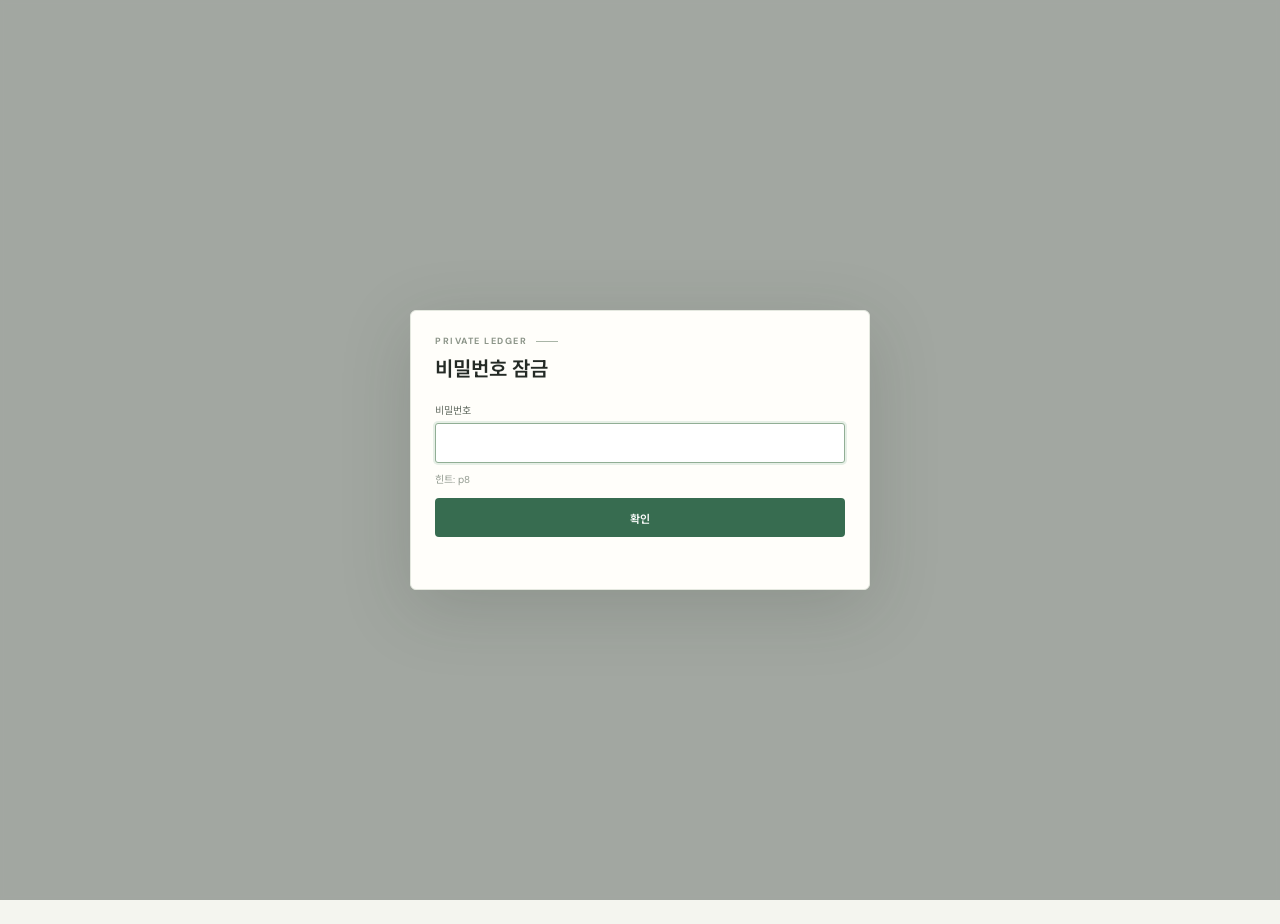
==== investment.html @ 10cdb716 "Add private investment ledger page" ====
<!doctype html>
<html lang="ko">
  <head>
    <meta charset="UTF-8" />
    <meta name="viewport" content="width=device-width, initial-scale=1.0" />
    <meta name="theme-color" content="#f4f5ef" />
    <title>산 기록 | 투자 장부</title>
    <link rel="preconnect" href="https://fonts.googleapis.com" />
    <link rel="preconnect" href="https://fonts.gstatic.com" crossorigin />
    <link href="https://fonts.googleapis.com/css2?family=DM+Sans:wght@400;500;600;700&family=Noto+Sans+KR:wght@400;500;600;700&display=swap" rel="stylesheet" />
    <link rel="stylesheet" href="styles.css" />
    <link rel="stylesheet" href="investment.css" />
  </head>
  <body>
    <div class="app-shell">
      <aside class="sidebar">
        <a class="brand" href="index.html" aria-label="산 기록 홈">
          <span class="brand-mark">S.</span>
          <span class="brand-copy"><strong>산 기록</strong><small>PERSONAL LEDGER</small></span>
        </a>
        <div class="sidebar-rule"></div>
        <p class="side-label">WORKSPACE</p>
        <a class="side-link" href="index.html"><span class="side-icon">▤</span>구매 내역</a>
        <a class="side-link active" href="investment.html"><span class="side-icon">↗</span>투자 장부</a>
        <div class="sidebar-bottom"><span class="status-dot"></span><span>이 브라우저에 저장</span></div>
      </aside>

      <main class="main-content" id="top">
        <header class="topbar">
          <div class="breadcrumb">MY SPACE <span>/</span> 투자 장부</div>
          <div class="topbar-actions"><span class="today-label" id="today-label"></span><button class="button button-quiet" id="investment-export" type="button">CSV 내보내기</button></div>
        </header>

        <section class="page-heading">
          <div>
            <p class="eyebrow">INVESTMENT JOURNAL <span class="eyebrow-line"></span></p>
            <h1>투자 장부</h1>
            <p class="heading-description">달러 흐름과 환전, 투자 원화를 한눈에.</p>
          </div>
          <div class="heading-stamp"><span>거래는</span><strong>정확하게</strong><span>잔액은 분명하게</span></div>
        </section>

        <section class="summary-grid investment-summary" aria-label="투자 장부 요약">
          <article class="summary-panel"><div class="summary-top"><span>받은 달러 합계</span><span class="summary-glyph">$</span></div><strong class="summary-value" id="total-dollar">$0</strong><span class="summary-note">수입과 지출을 합산한 순금액</span></article>
          <article class="summary-panel"><div class="summary-top"><span>환전된 원화 합계</span><span class="summary-glyph glyph-blue">₩</span></div><strong class="summary-value" id="total-exchanged">₩0</strong><span class="summary-note">환전 기록의 원화 합계</span></article>
          <article class="summary-panel"><div class="summary-top"><span>투자 원화 합계</span><span class="summary-glyph glyph-coral">↗</span></div><strong class="summary-value" id="total-invested">₩0</strong><span class="summary-note">투자 금액의 합계</span></article>
        </section>

        <section class="entry-section" aria-labelledby="entry-title">
          <div class="section-heading"><div class="section-title-wrap"><span class="section-index">01</span><div><h2 id="entry-title">새 기록</h2><p>날짜와 거래 유형을 입력해 주세요.</p></div></div><span class="required-note"><i></i> 필수 항목</span></div>
          <form id="investment-form" class="investment-form">
            <label class="field"><span>날짜 <b>*</b></span><input id="investment-date" type="date" required /></label>
            <label class="field"><span>거래 유형 <b>*</b></span><select id="investment-type" required><option value="dollar">달러 받기</option><option value="exchange">환전하기</option><option value="invest">투자하기</option></select></label>
            <label class="field" id="dollar-field"><span id="dollar-label">받은 달러 <b>*</b></span><div class="amount-input"><input id="investment-dollar" type="number" step="0.01" placeholder="0" /><span>$</span></div></label>
            <label class="field hidden" id="exchange-field"><span>환전 금액 <b>*</b></span><div class="amount-input"><input id="investment-exchange" type="number" min="1" step="1" placeholder="0" /><span>원</span></div></label>
            <label class="field hidden" id="rate-field"><span>환율 <b>*</b></span><div class="amount-input"><input id="investment-rate" type="number" min="0.01" step="0.01" placeholder="0.00" /><span>원</span></div></label>
            <label class="field hidden" id="invest-field"><span>투자 금액 <b>*</b></span><div class="amount-input"><input id="investment-invest" type="number" min="1" step="1" placeholder="0" /><span>원</span></div></label>
            <label class="field"><span>비고</span><input id="investment-note" type="text" maxlength="100" placeholder="메모를 입력하세요" /></label>
            <button class="button button-primary submit-button" id="investment-submit" type="submit">기록 추가</button>
          </form>
        </section>

        <section class="records-section" aria-labelledby="records-title">
          <div class="section-heading records-heading"><div class="section-title-wrap"><span class="section-index">02</span><div><h2 id="records-title">거래 내역</h2><p><span id="investment-count">0</span>건의 기록</p></div></div><div class="filters"><label class="filter-search"><span>⌕</span><input id="investment-search" type="search" placeholder="비고 검색" /></label><input id="investment-month" class="month-filter" type="month" /></div></div>
          <div class="table-wrap">
            <table>
              <thead><tr><th>날짜</th><th>받은 달러</th><th>비고</th><th class="align-right">환전 금액</th><th class="align-right">환율</th><th class="align-right">투자 금액</th><th></th></tr></thead>
              <tbody id="investment-body"></tbody>
            </table>
            <div class="empty-state" id="investment-empty"><span class="empty-mark">＋</span><strong>아직 기록이 없어요</strong><p>달러 수입, 환전 또는 투자 금액을 입력해 주세요.</p></div>
          </div>
        </section>
        <footer class="page-footer"><span>산 기록 <i></i> 달러와 원화 흐름을 정확하게.</span><span>LOCAL ONLY · YOUR DATA STAYS HERE</span></footer>
      </main>
    </div>

    <dialog class="manager-dialog" id="investment-account-dialog" aria-labelledby="investment-password-title">
      <div class="dialog-header"><div><p class="eyebrow">PRIVATE LEDGER <span class="eyebrow-line"></span></p><h2 id="investment-password-title">비밀번호 잠금</h2></div></div>
      <form class="auth-form" id="investment-password-form"><label class="auth-field"><span>비밀번호</span><input id="investment-password" type="password" autocomplete="current-password" required /></label><p class="password-hint">힌트: p8</p><button class="button button-primary" type="submit">확인</button></form>
      <p class="account-message" id="investment-password-message" role="status"></p>
    </dialog>
    <div class="toast" id="investment-toast" role="status"></div>
    <script src="access-lock.js?v=investment-password-2" defer></script>
  </body>
</html>
---- styles.css ----
:root {
  font-family: "DM Sans", "Noto Sans KR", sans-serif;
  color: #242a25;
  background: #f4f5ef;
  font-synthesis: none;
  text-rendering: optimizeLegibility;
  --ink: #242a25;
  --muted: #858b82;
  --line: #e4e7de;
  --paper: #fffefa;
  --green: #376c50;
  --green-dark: #28523c;
  --mint: #e7eee5;
  --coral: #c96e58;
}

* { box-sizing: border-box; }
body { margin: 0; min-width: 320px; background: #f4f5ef; }
button, input, select { font: inherit; }
button { cursor: pointer; }
.app-shell { min-height: 100vh; }
body.auth-locked .app-shell { visibility: hidden; }
.sidebar { position: fixed; inset: 0 auto 0 0; z-index: 2; display: flex; width: 238px; flex-direction: column; padding: 31px 20px 20px; background: #e8eee6; border-right: 1px solid #dfe6dc; }
.brand { display: flex; align-items: center; gap: 12px; color: inherit; text-decoration: none; }
.brand-mark { display: grid; width: 39px; height: 39px; place-items: center; border-radius: 12px 12px 12px 4px; background: var(--green); color: white; font-size: 19px; font-weight: 700; }
.brand-copy { display: grid; gap: 2px; }
.brand-copy strong { font-size: 15px; letter-spacing: 0; }
.brand-copy small { color: #778477; font-size: 9px; font-weight: 700; letter-spacing: 1.1px; }
.sidebar-rule { height: 1px; margin: 29px 0 25px; background: #d7dfd5; }
.side-label { margin: 0 0 12px 11px; color: #90998f; font-size: 9px; font-weight: 700; letter-spacing: 1.2px; }
.side-link { display: flex; width: 100%; align-items: center; gap: 12px; margin: 2px 0; padding: 11px 12px; border: 0; border-radius: 5px; background: transparent; color: #687368; text-align: left; font-size: 12px; text-decoration: none; }
.side-link.active { background: #dce7dc; color: var(--green-dark); font-weight: 700; }
.side-link:hover { background: #dfe8de; color: var(--green-dark); }
.side-icon { display: inline-grid; width: 17px; place-items: center; font-size: 16px; }
.sidebar-bottom { display: flex; align-items: center; gap: 8px; margin-top: auto; padding: 12px 8px; color: #7d887d; font-size: 9px; }
.status-dot { width: 6px; height: 6px; border-radius: 50%; background: #67a17a; box-shadow: 0 0 0 3px #d5e5d7; }
.main-content { max-width: 1440px; min-height: 100vh; margin-left: 238px; padding: 0 6.1% 25px; }
.topbar { display: flex; height: 72px; align-items: center; justify-content: space-between; border-bottom: 1px solid #e6e9e1; }
.breadcrumb { color: #8a9188; font-size: 9px; font-weight: 700; letter-spacing: 1.15px; }
.breadcrumb span { margin: 0 9px; color: #c5cbc1; }
.topbar-actions { display: flex; align-items: center; gap: 19px; }
.today-label { color: #777f76; font-size: 11px; }
.button { display: inline-flex; min-height: 39px; align-items: center; justify-content: center; gap: 8px; padding: 0 14px; border: 1px solid transparent; border-radius: 4px; font-size: 11px; font-weight: 600; transition: background .16s ease, transform .16s ease; }
.button:active { transform: translateY(1px); }
.button-quiet { border-color: #dce1d8; background: transparent; color: #505a51; }
.button-quiet:hover { background: white; }
.button-primary { background: var(--green); color: white; }
.button-primary:hover { background: var(--green-dark); }
.page-heading { display: flex; min-height: 174px; align-items: center; justify-content: space-between; padding: 15px 0 17px; animation: settle-in .45s ease both; }
.eyebrow { display: flex; align-items: center; gap: 9px; margin: 0 0 10px; color: #8b9488; font-size: 9px; font-weight: 700; letter-spacing: 1.5px; }
.eyebrow-line { display: inline-block; width: 22px; height: 1px; background: #a9b5a7; }
h1, h2, p { margin-top: 0; }
h1 { margin-bottom: 6px; font-size: 31px; font-weight: 600; letter-spacing: 0; }
.heading-description { margin: 0; color: #7d857b; font-size: 12px; }
.heading-stamp { display: grid; min-width: 134px; gap: 2px; padding: 13px 15px; border-left: 2px solid #9db59e; color: #849080; font-size: 10px; }
.heading-stamp strong { color: var(--green); font-size: 15px; font-weight: 700; }
.summary-grid { display: grid; grid-template-columns: 1.25fr 1fr 1fr; gap: 12px; animation: settle-in .45s .06s ease both; }
.summary-panel { min-height: 126px; padding: 18px 20px; border: 1px solid #e6e8df; border-radius: 5px; background: var(--paper); }
.summary-primary { border-color: #dce6da; background: #eaf0e7; }
.summary-top { display: flex; align-items: center; justify-content: space-between; color: #737d72; font-size: 10px; }
.summary-glyph { display: grid; width: 25px; height: 25px; place-items: center; border-radius: 50%; background: #d6e5d7; color: var(--green); font-size: 13px; font-weight: 700; }
.glyph-coral { background: #f5e5dc; color: var(--coral); }
.glyph-blue { background: #e5ecee; color: #587d85; }
.summary-value { display: block; margin-top: 9px; color: #29352c; font-size: 25px; font-weight: 600; }
.value-unit { margin-left: 4px; font-size: 13px; font-weight: 500; }
.summary-note { display: block; margin-top: 3px; color: #91998e; font-size: 9px; }
.entry-section, .records-section { margin-top: 35px; }
.section-heading { display: flex; align-items: center; justify-content: space-between; margin-bottom: 17px; }
.section-title-wrap { display: flex; align-items: center; gap: 12px; }
.section-index { align-self: flex-start; padding-top: 3px; color: #91a18e; font-size: 9px; font-weight: 700; letter-spacing: .8px; }
.section-title-wrap h2 { margin: 0 0 3px; font-size: 15px; font-weight: 600; }
.section-title-wrap p { margin: 0; color: #91988e; font-size: 10px; }
.required-note { color: #959b91; font-size: 9px; }
.required-note i { display: inline-block; width: 5px; height: 5px; margin-right: 3px; border-radius: 50%; background: var(--coral); vertical-align: 1px; }
.purchase-form { display: grid; grid-template-columns: 1fr 1.12fr 1.12fr .83fr 1.3fr auto; align-items: end; gap: 11px; padding: 19px; border: 1px solid #e6e8df; border-radius: 5px; background: var(--paper); }
.field { display: grid; min-width: 0; gap: 7px; color: #646d63; font-size: 10px; }
.field b { color: var(--coral); font-weight: 600; }
.field input, .field select, .manager-form input { width: 100%; height: 39px; min-width: 0; padding: 0 10px; border: 1px solid #e3e6df; border-radius: 3px; outline: 0; background: #fff; color: #394139; font-size: 11px; }
.field input:focus, .field select:focus, .manager-form input:focus, .filter-search:focus-within, .month-filter:focus { border-color: #91ae95; box-shadow: 0 0 0 2px #e6efe6; }
.field input::placeholder, .manager-form input::placeholder { color: #b0b6ac; }
.amount-input { position: relative; }
.amount-input input { padding-right: 28px; }
.amount-input span { position: absolute; top: 13px; right: 10px; color: #929a90; font-size: 10px; }
.submit-button { white-space: nowrap; }
.submit-button span { font-size: 16px; font-weight: 400; }
.button-cancel { border-color: #dce1d8; background: #fff; color: #596259; }
.hidden { display: none !important; }
.form-manage-links { display: flex; align-items: center; gap: 11px; margin: 10px 0 0 3px; color: #9aa198; font-size: 9px; }
.form-manage-links button { padding: 0; border: 0; background: transparent; color: #627568; font-size: 9px; }
.form-manage-links button:hover { color: var(--green-dark); text-decoration: underline; }
.form-manage-links button span { margin-left: 2px; color: #92a092; }
.form-manage-links i { width: 1px; height: 9px; background: #d7dcd3; }
.records-section { margin-top: 36px; }
.records-heading { margin-bottom: 13px; }
.filters { display: flex; align-items: center; gap: 8px; }
.filter-search { display: flex; width: 190px; height: 34px; align-items: center; gap: 7px; padding: 0 9px; border: 1px solid #e1e5dc; border-radius: 3px; background: #fffefa; color: #939c92; }
.filter-search span { font-size: 19px; line-height: 1; }
.filter-search input { width: 100%; min-width: 0; border: 0; outline: 0; background: transparent; color: #414a41; font-size: 10px; }
.filter-search input::placeholder { color: #a6ada3; }
.month-filter { height: 34px; padding: 0 8px; border: 1px solid #e1e5dc; border-radius: 3px; outline: 0; background: #fffefa; color: #70796f; font-size: 10px; }
.table-wrap { min-height: 210px; overflow-x: auto; border: 1px solid #e6e8df; border-radius: 4px; background: var(--paper); }
table { width: 100%; border-collapse: collapse; text-align: left; }
thead { background: #fafbf7; }
th { height: 39px; padding: 0 13px; border-bottom: 1px solid #e8eae4; color: #92998f; font-size: 9px; font-weight: 600; white-space: nowrap; }
td { height: 49px; padding: 0 13px; border-bottom: 1px solid #eef0ea; color: #626b61; font-size: 10px; white-space: nowrap; }
tbody tr:last-child td { border-bottom: 0; }
tbody tr:hover { background: #fbfcf8; }
th:first-child, td:first-child { padding-left: 17px; }
th:last-child, td:last-child { padding-right: 11px; }
.product-cell { color: #343d35; font-weight: 600; }
.store-label { display: inline-flex; align-items: center; padding: 4px 7px; border-radius: 3px; background: #f0f3ed; color: #637464; font-size: 9px; }
.card-label { color: #7c847a; }
.align-right { text-align: right; }
.amount-cell { text-align: right; color: #38443a; font-weight: 600; }
.row-actions { display: flex; justify-content: flex-end; gap: 4px; }
.row-actions button { padding: 5px 7px; border: 0; border-radius: 3px; background: transparent; color: #8e978c; font-size: 9px; }
.row-actions button:hover { background: #edf2eb; color: var(--green-dark); }
.empty-state { display: grid; min-height: 169px; align-content: center; justify-items: center; padding: 18px; color: #7e887d; }
.empty-mark { display: grid; width: 30px; height: 30px; margin-bottom: 8px; place-items: center; border: 1px dashed #b6c4b5; border-radius: 50%; color: #729078; font-size: 17px; }
.empty-state strong { color: #596459; font-size: 11px; font-weight: 600; }
.empty-state p { margin: 4px 0 0; color: #a0a79d; font-size: 9px; }
.pagination-bar { display: flex; min-height: 51px; align-items: center; justify-content: space-between; gap: 12px; padding: 8px 11px; border: 1px solid #e6e8df; border-top: 0; border-radius: 0 0 4px 4px; background: #fffefa; color: #858d83; font-size: 10px; }
.page-size-control { display: inline-flex; align-items: center; gap: 8px; white-space: nowrap; }
.page-size-control select { height: 31px; padding: 0 7px; border: 1px solid #e1e5dc; border-radius: 3px; outline: 0; background: #fff; color: #596359; font-size: 10px; }
.page-size-control select:focus { border-color: #91ae95; box-shadow: 0 0 0 2px #e6efe6; }
.page-range { margin-left: auto; white-space: nowrap; }
.pagination-actions { display: inline-flex; align-items: center; gap: 8px; }
.page-button { display: grid; width: 30px; height: 30px; place-items: center; border: 1px solid #e1e5dc; border-radius: 3px; background: #fff; color: #4f6252; font-size: 18px; line-height: 1; }
.page-button:hover:not(:disabled) { border-color: #b7c8b7; background: #f3f7f1; }
.page-button:disabled { cursor: default; opacity: .4; }
.page-number { min-width: 39px; color: #6f786e; text-align: center; font-variant-numeric: tabular-nums; }
.page-footer { display: flex; justify-content: space-between; margin-top: 23px; color: #a0a69d; font-size: 8px; letter-spacing: .2px; }
.page-footer i { display: inline-block; width: 3px; height: 3px; margin: 0 6px 2px; border-radius: 50%; background: #adb7aa; }
.manager-dialog { width: min(460px, calc(100vw - 32px)); max-height: min(680px, calc(100vh - 40px)); padding: 24px; border: 1px solid #e4e8df; border-radius: 6px; background: #fffefa; color: var(--ink); box-shadow: 0 18px 70px #2737292b; }
.account-dialog { max-width: 420px; }
.manager-dialog::backdrop { background: #28332d66; backdrop-filter: blur(2px); }
.dialog-header { display: flex; align-items: flex-start; justify-content: space-between; }
.dialog-header h2 { margin: 0; font-size: 20px; font-weight: 600; }
.dialog-header .eyebrow { margin-bottom: 6px; }
.icon-button { display: grid; width: 31px; height: 31px; place-items: center; border: 1px solid #e5e8e1; border-radius: 4px; background: white; color: #747d73; font-size: 20px; }
.manager-tabs { display: flex; gap: 18px; margin: 22px 0 14px; border-bottom: 1px solid #e7e9e3; }
.manager-tab { position: relative; padding: 0 0 10px; border: 0; background: transparent; color: #929a90; font-size: 11px; }
.manager-tab.active { color: var(--green-dark); font-weight: 700; }
.manager-tab.active::after { position: absolute; right: 0; bottom: -1px; left: 0; height: 2px; background: var(--green); content: ""; }
.manager-form { display: grid; grid-template-columns: 1fr auto; gap: 8px; }
.manager-form input { height: 40px; }
.auth-form { display: grid; gap: 12px; margin-top: 20px; }
.auth-field { display: grid; gap: 6px; color: #646d63; font-size: 10px; }
.auth-field input { width: 100%; height: 40px; padding: 0 10px; border: 1px solid #e3e6df; border-radius: 3px; outline: 0; background: #fff; color: #394139; font-size: 12px; }
.auth-field input:focus { border-color: #91ae95; box-shadow: 0 0 0 2px #e6efe6; }
.account-user { margin: 14px 0 0; color: #536454; font-size: 11px; }
.account-message { min-height: 16px; margin: 12px 0 0; color: #8b9488; font-size: 10px; line-height: 1.5; }
.account-dialog #logout-button { width: 100%; margin-top: 10px; }
.manager-hint { min-height: 13px; margin: 8px 0 3px; color: #9ba298; font-size: 9px; }
.manager-list { display: grid; max-height: 320px; gap: 6px; overflow-y: auto; margin: 0; padding: 0; list-style: none; }
.manager-item { display: flex; min-height: 43px; align-items: center; justify-content: space-between; gap: 12px; padding: 6px 9px 6px 12px; border: 1px solid #eceee8; border-radius: 3px; color: #485248; font-size: 11px; }
.manager-item small { margin-left: 7px; color: #a1a79e; font-size: 9px; }
.manager-item-actions { display: flex; gap: 3px; }
.manager-item-actions button { padding: 5px 7px; border: 0; border-radius: 3px; background: transparent; color: #798378; font-size: 9px; }
.manager-item-actions button:hover { background: #edf2eb; }
.toast { position: fixed; right: 24px; bottom: 24px; z-index: 5; padding: 11px 15px; border-radius: 4px; background: #293d30; color: white; font-size: 11px; opacity: 0; pointer-events: none; transform: translateY(8px); transition: opacity .2s ease, transform .2s ease; }
.toast.show { opacity: 1; transform: translateY(0); }
.visually-hidden { position: absolute; width: 1px; height: 1px; overflow: hidden; clip: rect(0, 0, 0, 0); white-space: nowrap; }
@keyframes settle-in { from { opacity: 0; transform: translateY(7px); } to { opacity: 1; transform: translateY(0); } }

.password-hint { margin: -4px 0 0; color: #929a90; font-size: 10px; }

@media (max-width: 1100px) {
  .sidebar { width: 205px; }
  .main-content { margin-left: 205px; padding-right: 4%; padding-left: 4%; }
  .purchase-form { grid-template-columns: repeat(3, minmax(0, 1fr)); }
  .submit-button, .button-cancel { align-self: end; }
}
@media (max-width: 760px) {
  .sidebar { position: relative; width: 100%; height: auto; flex-direction: row; align-items: center; padding: 12px 16px; border-right: 0; border-bottom: 1px solid #dfe6dc; }
  .brand-mark { width: 34px; height: 34px; }
  .sidebar-rule, .side-label, .sidebar-bottom { display: none; }
  .sidebar > .side-link { width: auto; margin-left: auto; padding: 9px 8px; font-size: 0; }
  .sidebar > .side-link + .side-link { margin-left: 2px; }
  .side-icon { font-size: 16px; }
  .main-content { margin-left: 0; padding: 0 18px 22px; }
  .topbar { height: 57px; }
  .today-label { display: none; }
  .page-heading { min-height: 144px; }
  .heading-stamp { min-width: 100px; padding: 9px 10px; font-size: 9px; }
  .heading-stamp strong { font-size: 13px; }
  h1 { font-size: 27px; }
  .summary-grid { grid-template-columns: 1fr 1fr; gap: 8px; }
  .summary-panel { min-height: 110px; padding: 14px; }
  .summary-primary { grid-column: span 2; }
  .summary-value { font-size: 22px; }
  .entry-section, .records-section { margin-top: 28px; }
  .purchase-form { grid-template-columns: 1fr 1fr; padding: 14px; }
  .field-product { grid-column: span 2; }
  .submit-button, .button-cancel { min-height: 39px; }
  .section-heading.records-heading { align-items: flex-start; gap: 12px; flex-direction: column; }
  .filters { width: 100%; }
  .filter-search { flex: 1; width: auto; }
  .month-filter { width: 142px; }
  .table-wrap { min-height: 200px; }
  table { min-width: 700px; }
  .empty-state { min-width: 700px; }
  .pagination-bar { flex-wrap: wrap; gap: 8px; padding: 8px; }
  .page-range { margin-left: auto; }
  .pagination-actions { margin-left: auto; }
  .page-footer { gap: 8px; flex-direction: column; }
}
@media (max-width: 400px) {
  .main-content { padding-right: 12px; padding-left: 12px; }
  .page-heading { min-height: 130px; }
  .heading-stamp { min-width: 85px; }
  .summary-top { font-size: 9px; }
  .purchase-form { gap: 9px; padding: 11px; }
  .field input, .field select { padding: 0 7px; font-size: 10px; }
  .button { padding: 0 10px; }
  .manager-dialog { padding: 19px; }
}
---- investment.css ----
.investment-summary { grid-template-columns: repeat(3, 1fr); }
.investment-form { display: grid; grid-template-columns: 1fr 1.05fr 1fr 1.15fr 1fr 1.15fr auto; align-items: end; gap: 11px; padding: 19px; border: 1px solid #e6e8df; border-radius: 5px; background: var(--paper); }
.investment-form .field input,
.investment-form .field select { width: 100%; height: 39px; padding: 0 10px; border: 1px solid #e3e6df; border-radius: 3px; outline: 0; background: #fff; color: #394139; font-size: 11px; }
.investment-form .field input:focus,
.investment-form .field select:focus { border-color: #91ae95; box-shadow: 0 0 0 2px #e6efe6; }
.investment-form .field { display: grid; gap: 7px; color: #646d63; font-size: 10px; }
.investment-form .amount-input { position: relative; }
.investment-form .amount-input input { padding-right: 28px; }
.investment-form .amount-input span { position: absolute; top: 13px; right: 10px; color: #929a90; font-size: 10px; }
.investment-negative { color: #9a5a4d; }
.investment-positive { color: #376c50; }
@media (max-width: 1100px) {
  .investment-form { grid-template-columns: repeat(3, minmax(0, 1fr)); }
}
@media (max-width: 760px) {
  .investment-summary { grid-template-columns: 1fr; }
  .investment-form { grid-template-columns: 1fr 1fr; }
}
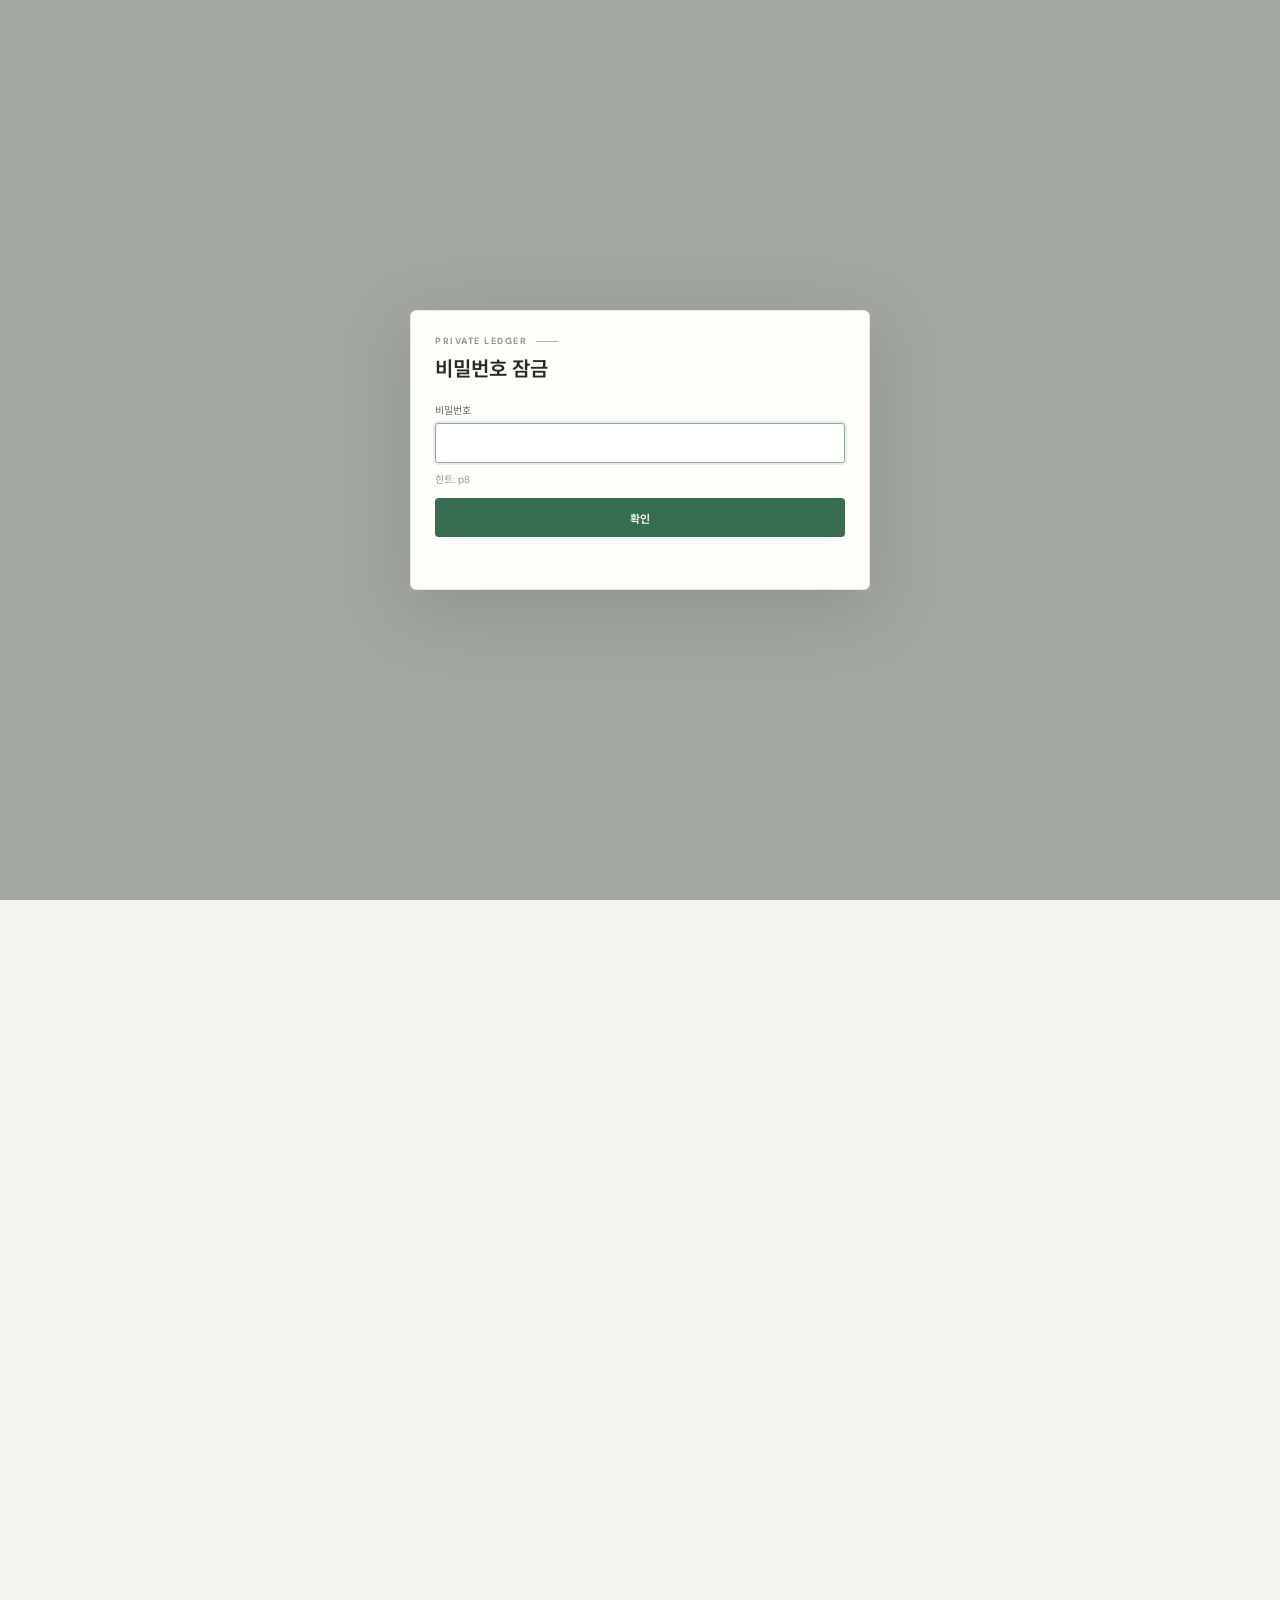
==== commit a7902a26: "Refresh investment page script cache" ====
--- a/investment.html
+++ b/investment.html
@@ -80,6 +80,7 @@
       <p class="account-message" id="investment-password-message" role="status"></p>
     </dialog>
     <div class="toast" id="investment-toast" role="status"></div>
-    <script src="access-lock.js?v=investment-password-2" defer></script>
+    <script src="access-lock.js?v=investment-password-4" defer></script>
+    <script src="investment.js?v=investment-5" defer></script>
   </body>
 </html>
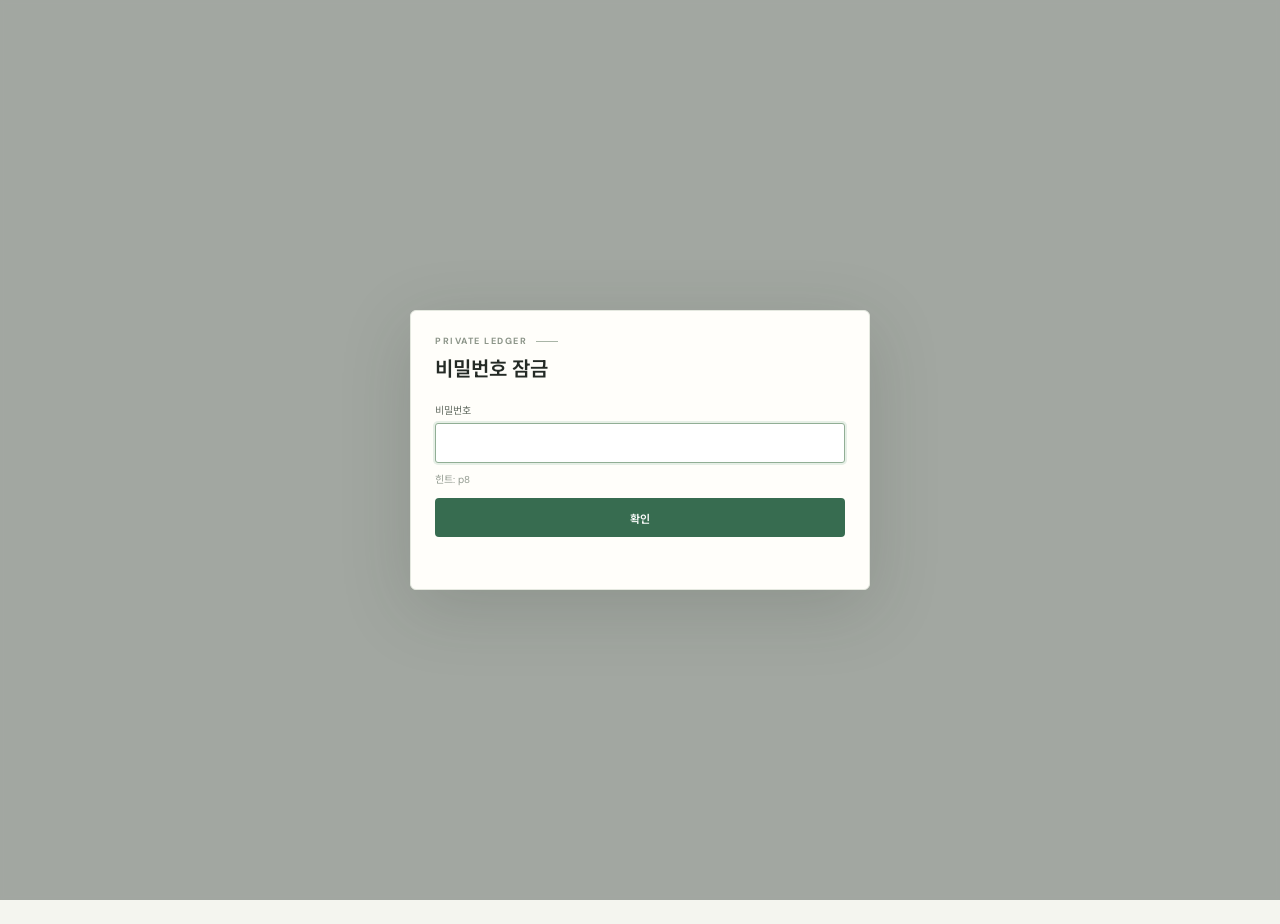
==== commit 1c7d7c0e: "Load investment ledger only after unlock" ====
--- a/investment.html
+++ b/investment.html
@@ -80,7 +80,6 @@
       <p class="account-message" id="investment-password-message" role="status"></p>
     </dialog>
     <div class="toast" id="investment-toast" role="status"></div>
-    <script src="access-lock.js?v=investment-password-4" defer></script>
-    <script src="investment.js?v=investment-5" defer></script>
+    <script src="access-lock.js?v=investment-password-5" defer></script>
   </body>
 </html>
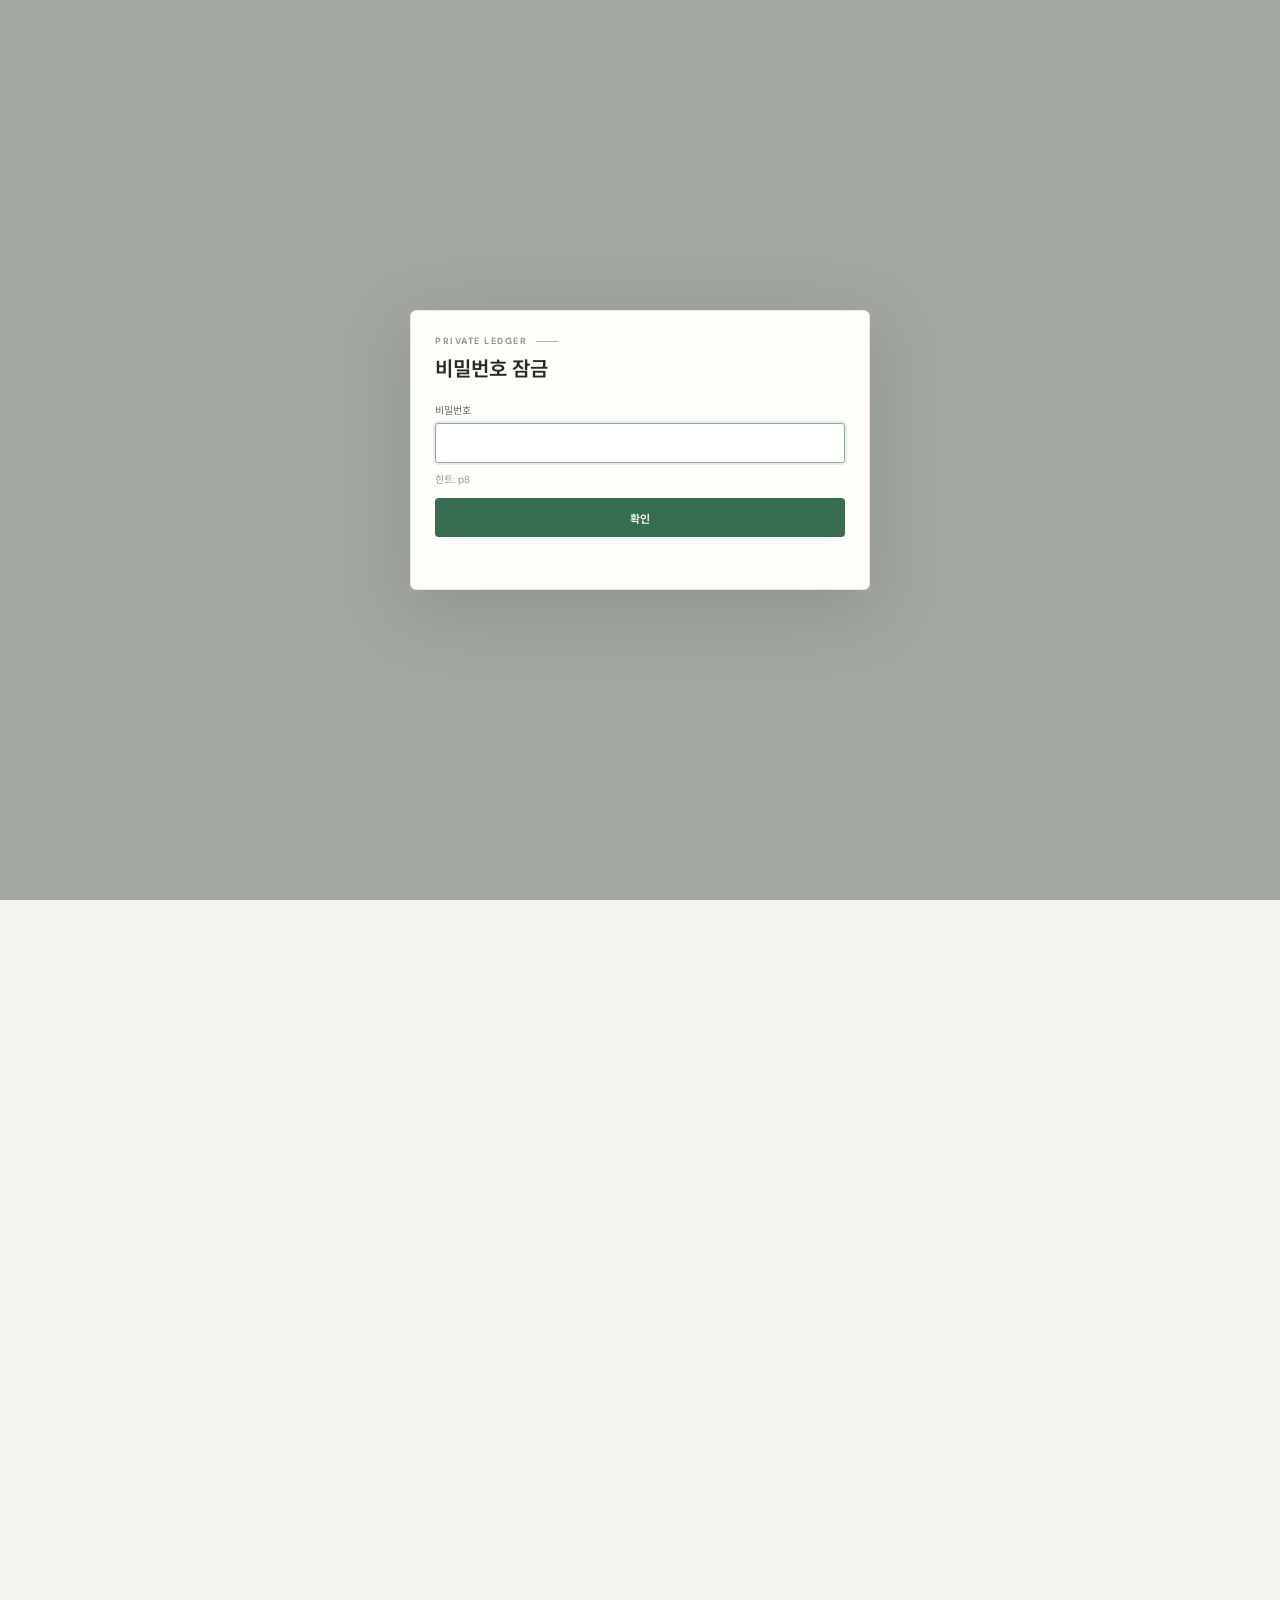
==== commit 4a643328: "Restore investment seed rendering and exchange rules" ====
--- a/investment.html
+++ b/investment.html
@@ -52,7 +52,7 @@
             <label class="field"><span>날짜 <b>*</b></span><input id="investment-date" type="date" required /></label>
             <label class="field"><span>거래 유형 <b>*</b></span><select id="investment-type" required><option value="dollar">달러 받기</option><option value="exchange">환전하기</option><option value="invest">투자하기</option></select></label>
             <label class="field" id="dollar-field"><span id="dollar-label">받은 달러 <b>*</b></span><div class="amount-input"><input id="investment-dollar" type="number" step="0.01" placeholder="0" /><span>$</span></div></label>
-            <label class="field hidden" id="exchange-field"><span>환전 금액 <b>*</b></span><div class="amount-input"><input id="investment-exchange" type="number" min="1" step="1" placeholder="0" /><span>원</span></div></label>
+            <label class="field hidden" id="exchange-field"><span>환전할 달러 <b>*</b></span><div class="amount-input"><input id="investment-exchange" type="number" min="0.01" step="0.01" placeholder="0" /><span>$</span></div></label>
             <label class="field hidden" id="rate-field"><span>환율 <b>*</b></span><div class="amount-input"><input id="investment-rate" type="number" min="0.01" step="0.01" placeholder="0.00" /><span>원</span></div></label>
             <label class="field hidden" id="invest-field"><span>투자 금액 <b>*</b></span><div class="amount-input"><input id="investment-invest" type="number" min="1" step="1" placeholder="0" /><span>원</span></div></label>
             <label class="field"><span>비고</span><input id="investment-note" type="text" maxlength="100" placeholder="메모를 입력하세요" /></label>
@@ -80,6 +80,7 @@
       <p class="account-message" id="investment-password-message" role="status"></p>
     </dialog>
     <div class="toast" id="investment-toast" role="status"></div>
-    <script src="access-lock.js?v=investment-password-5" defer></script>
+    <script src="access-lock.js?v=investment-password-6" defer></script>
+    <script src="investment.js?v=investment-json-2" defer></script>
   </body>
 </html>
